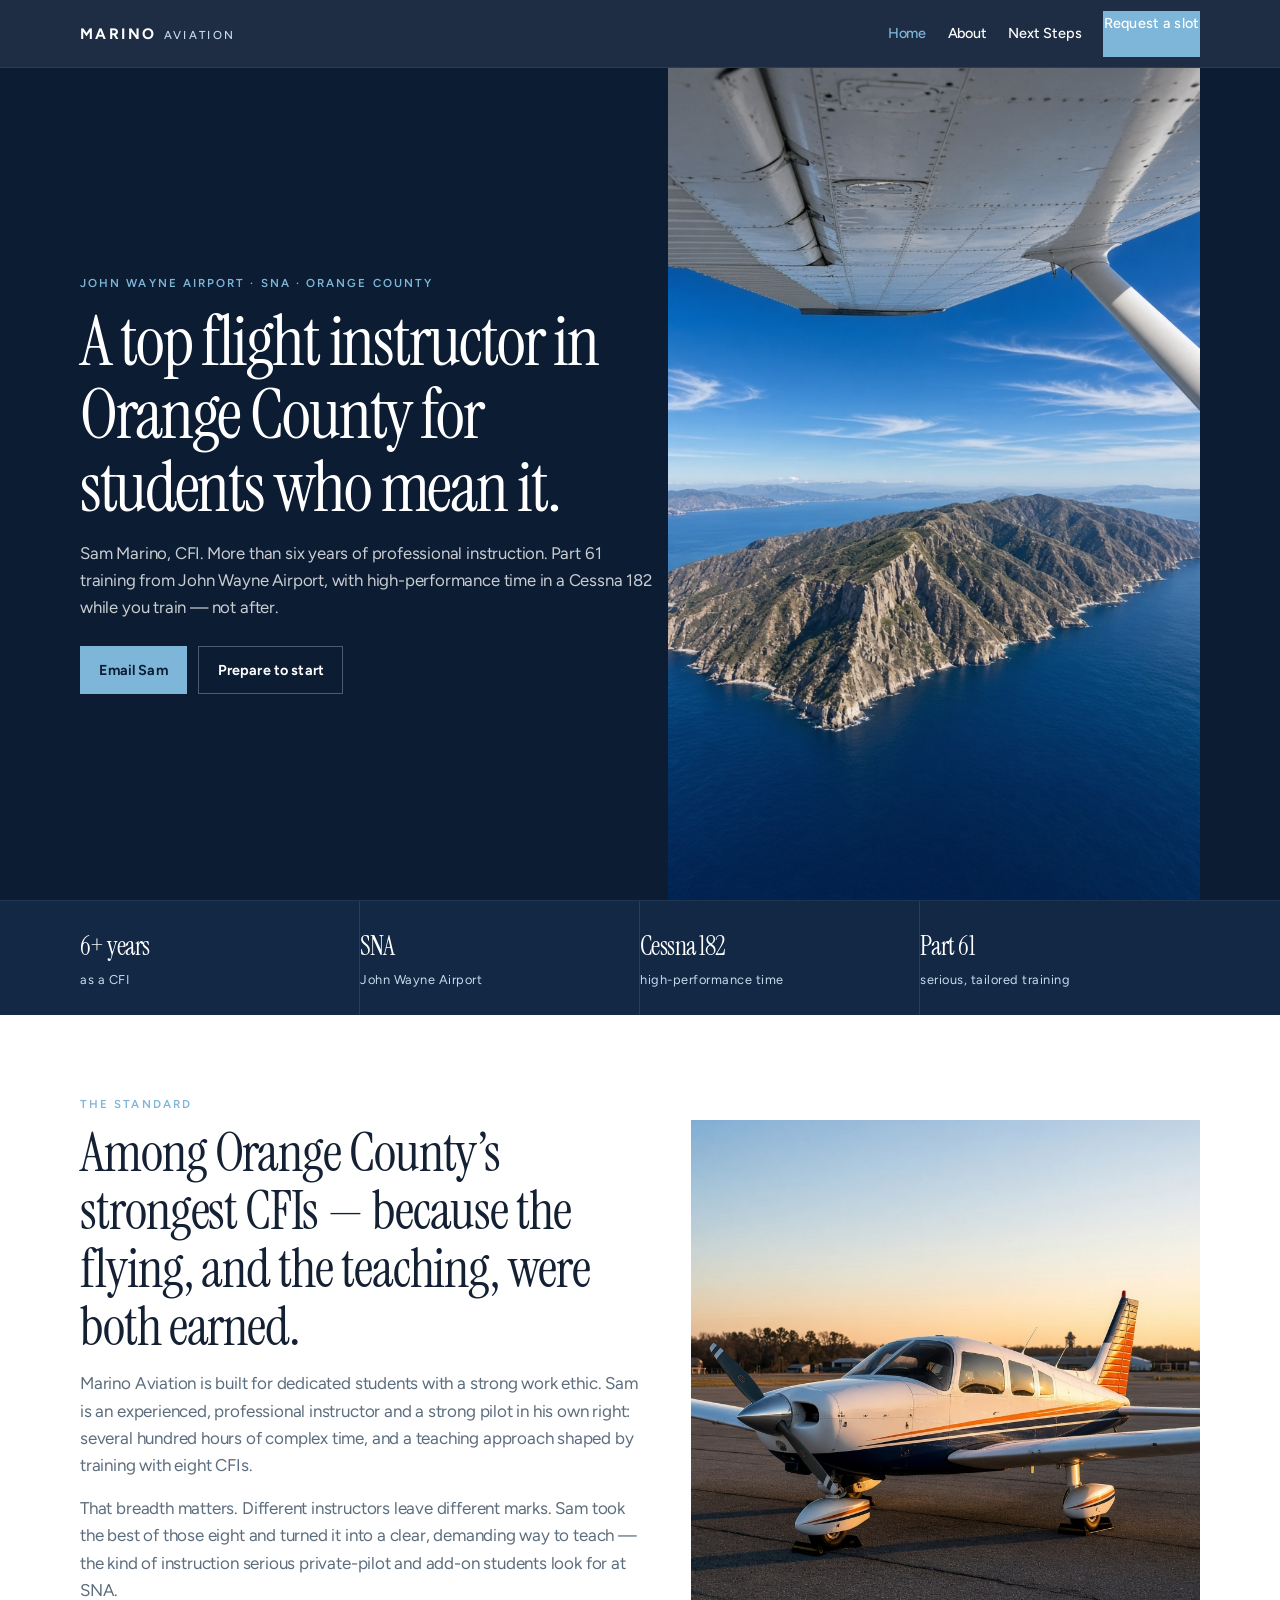
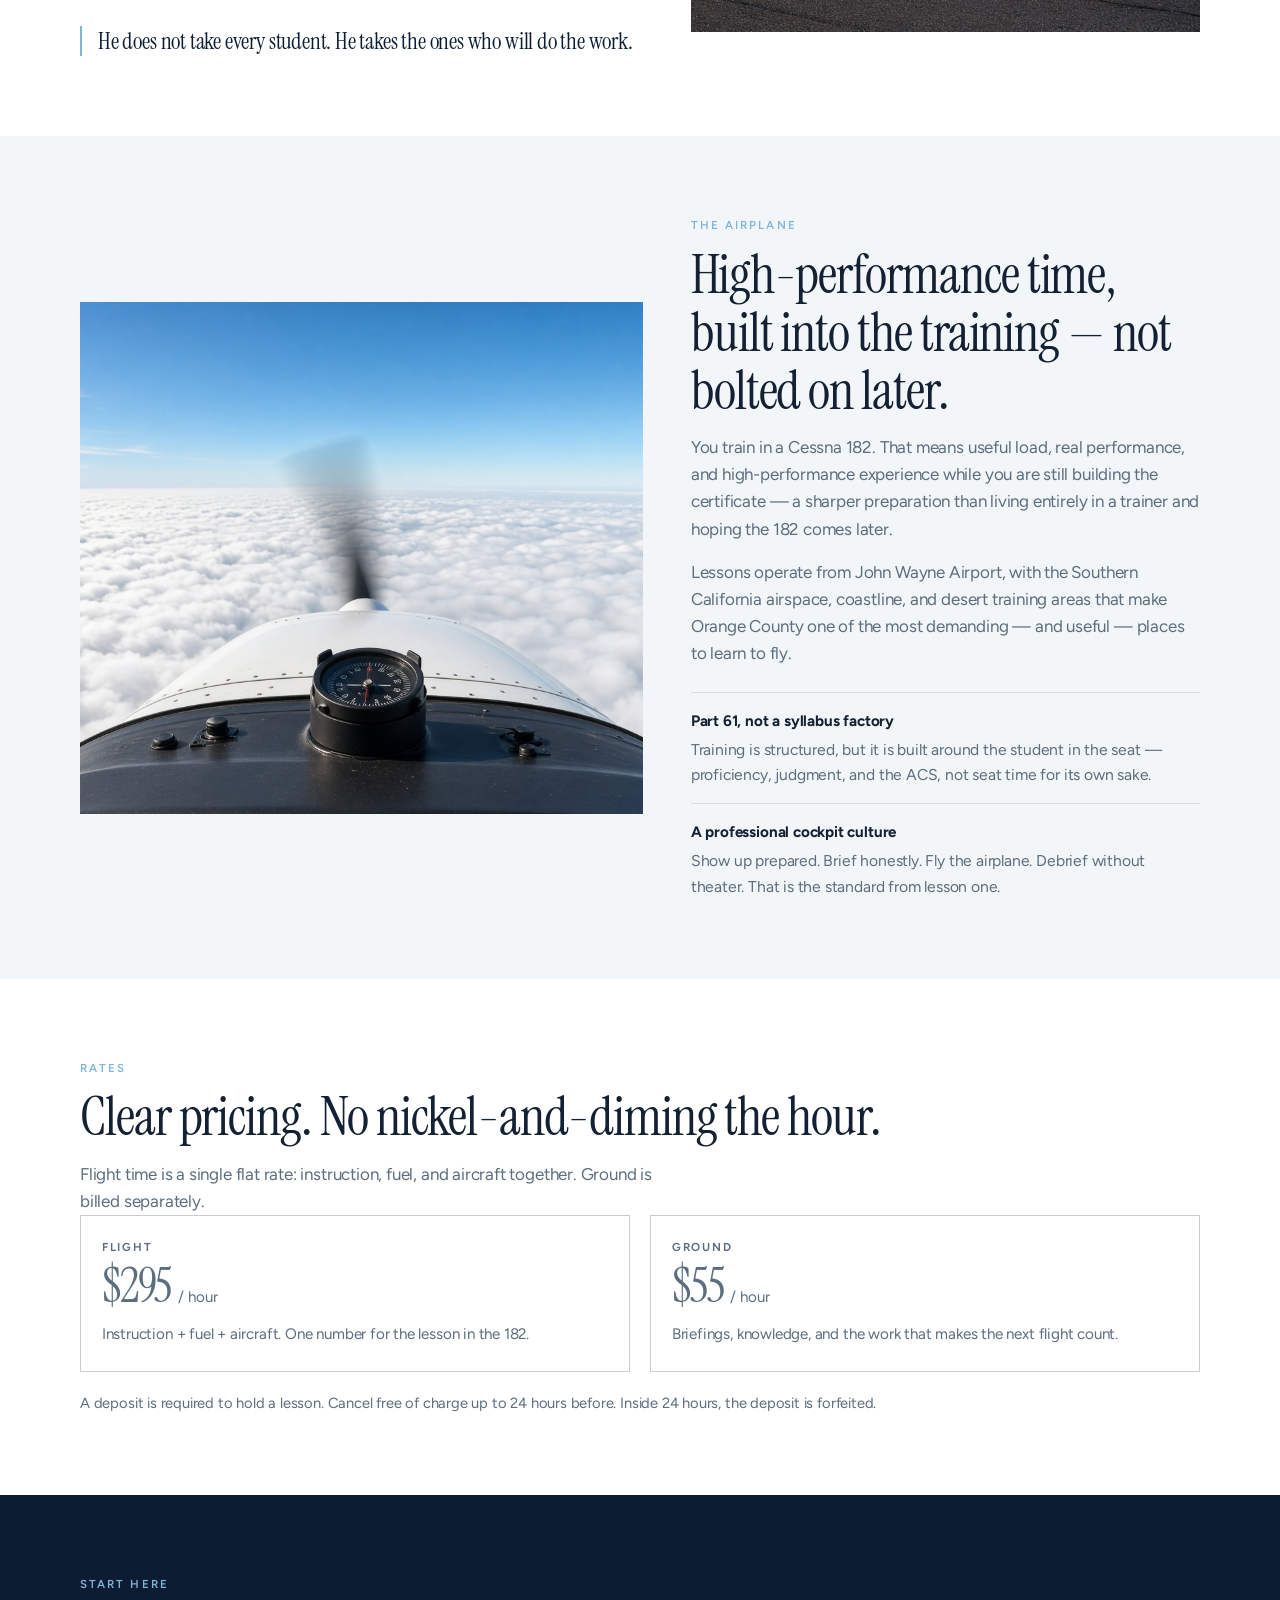
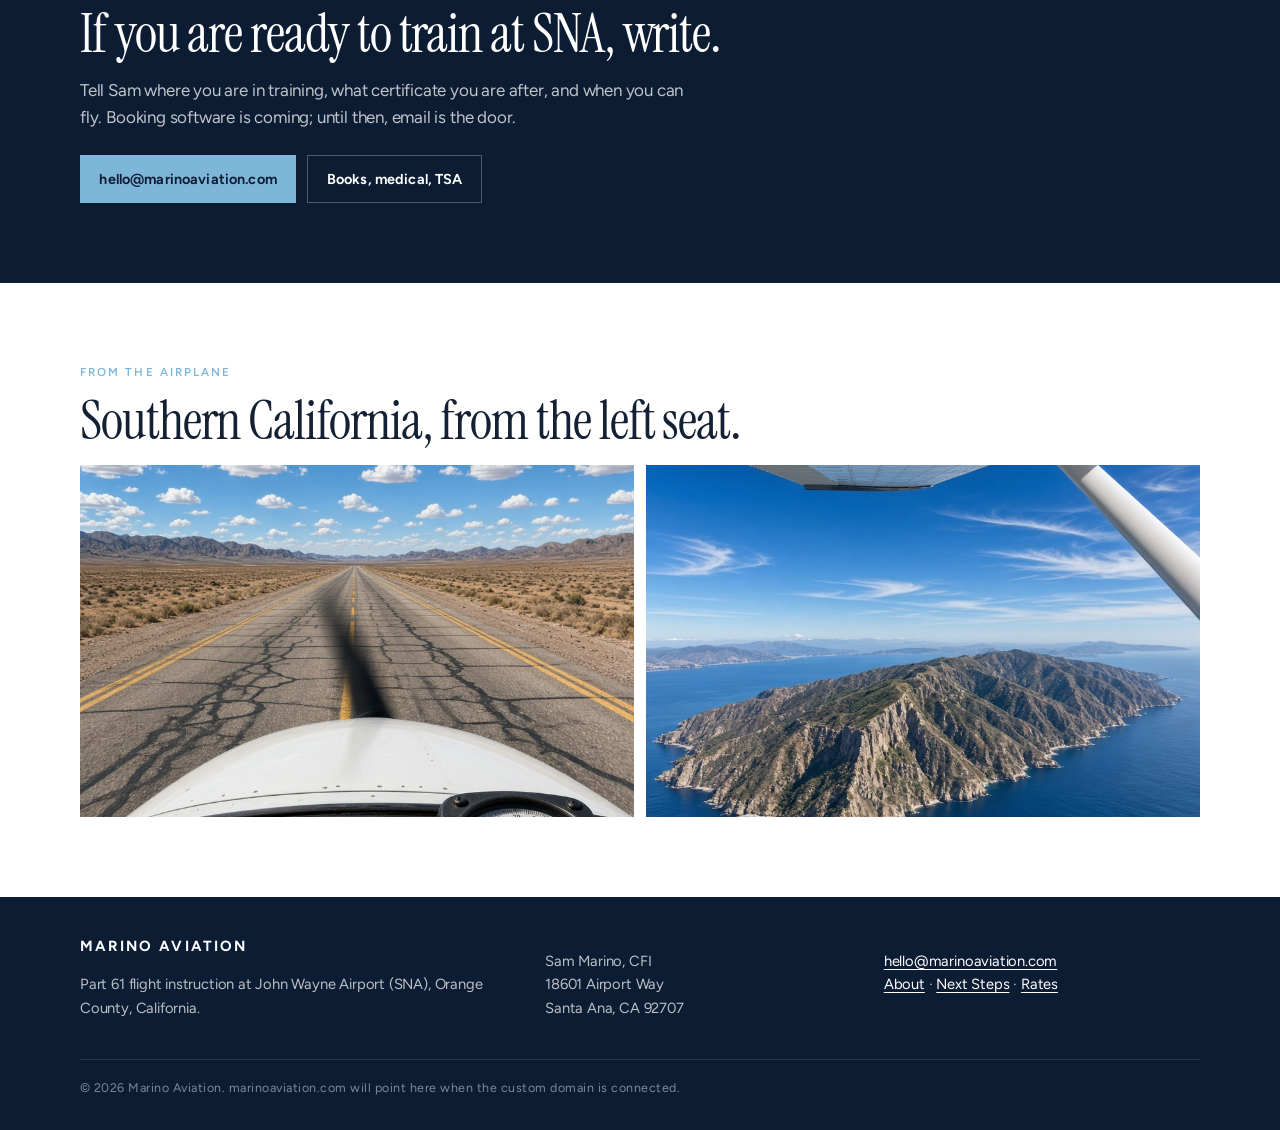
==== index.html @ fa1a1fd5 "Add Marino Aviation static site and GitHub Pages deploy. Hand-crafted HTML/CSS site for Part 61 trai" ====
<!DOCTYPE html>
<html lang="en">
<head>
  <meta charset="utf-8">
  <meta name="viewport" content="width=device-width, initial-scale=1">
  <title>Flight Instructor Orange County | Sam Marino CFI at John Wayne Airport (SNA)</title>
  <meta name="description" content="Train with Sam Marino, an experienced Part 61 CFI at John Wayne Airport (SNA). Six-plus years of instruction, high-performance Cessna 182 time, and a top choice for serious Orange County flight students.">
  <link rel="canonical" href="https://coastbeekeeper-afk.github.io/marino-aviation/">
  <link rel="icon" href="images/favicon.svg" type="image/svg+xml">
  <meta name="theme-color" content="#0b1c33">
  <meta name="robots" content="index,follow">
  <meta property="og:type" content="website">
  <meta property="og:site_name" content="Marino Aviation">
  <meta property="og:title" content="Flight Instructor Orange County | Sam Marino CFI at SNA">
  <meta property="og:description" content="Part 61 flight training at John Wayne Airport with an experienced CFI. Six-plus years of instruction and high-performance Cessna 182 time.">
  <meta property="og:url" content="https://coastbeekeeper-afk.github.io/marino-aviation/">
  <meta property="og:image" content="https://coastbeekeeper-afk.github.io/marino-aviation/images/og-image.jpg">
  <meta property="og:image:alt" content="Aerial view of a Southern California island from a high-wing training aircraft over the Pacific.">
  <meta property="og:locale" content="en_US">
  <meta name="twitter:card" content="summary_large_image">
  <meta name="twitter:title" content="Flight Instructor Orange County | Sam Marino CFI at SNA">
  <meta name="twitter:description" content="Part 61 flight training at John Wayne Airport with an experienced CFI. Six-plus years of instruction and high-performance Cessna 182 time.">
  <meta name="twitter:image" content="https://coastbeekeeper-afk.github.io/marino-aviation/images/og-image.jpg">
  <link rel="preconnect" href="https://fonts.googleapis.com">
  <link rel="preconnect" href="https://fonts.gstatic.com" crossorigin>
  <link href="https://fonts.googleapis.com/css2?family=Figtree:wght@400;500;600;700&family=Instrument+Serif:ital@0;1&display=swap" rel="stylesheet">
  <link rel="stylesheet" href="css/styles.css">
  <script type="application/ld+json">
  {
    "@context": "https://schema.org",
    "@graph": [
      {
        "@type": ["LocalBusiness", "FlightSchool"],
        "@id": "https://coastbeekeeper-afk.github.io/marino-aviation/#school",
        "name": "Marino Aviation",
        "url": "https://coastbeekeeper-afk.github.io/marino-aviation/",
        "email": "hello@marinoaviation.com",
        "image": "https://coastbeekeeper-afk.github.io/marino-aviation/images/og-image.jpg",
        "logo": "https://coastbeekeeper-afk.github.io/marino-aviation/images/favicon.svg",
        "description": "Part 61 flight training at John Wayne Airport (SNA) with Sam Marino, CFI — an experienced Orange County flight instructor with more than six years of instruction and high-performance Cessna 182 time.",
        "priceRange": "$$",
        "currenciesAccepted": "USD",
        "address": {
          "@type": "PostalAddress",
          "streetAddress": "John Wayne Airport, 18601 Airport Way",
          "addressLocality": "Santa Ana",
          "addressRegion": "CA",
          "postalCode": "92707",
          "addressCountry": "US"
        },
        "geo": {
          "@type": "GeoCoordinates",
          "latitude": 33.6757,
          "longitude": -117.8682
        },
        "areaServed": [
          {"@type": "AdministrativeArea", "name": "Orange County"},
          {"@type": "City", "name": "Santa Ana"},
          {"@type": "City", "name": "Irvine"},
          {"@type": "City", "name": "Newport Beach"},
          {"@type": "City", "name": "Costa Mesa"},
          {"@type": "Airport", "name": "John Wayne Airport", "iataCode": "SNA"}
        ],
        "employee": {
          "@type": "Person",
          "name": "Sam Marino",
          "jobTitle": "Certified Flight Instructor",
          "hasCredential": "CFI"
        },
        "makesOffer": [
          {
            "@type": "Offer",
            "name": "Flight instruction",
            "description": "Instruction, fuel, and aircraft at a flat hourly rate.",
            "price": "295.00",
            "priceCurrency": "USD"
          },
          {
            "@type": "Offer",
            "name": "Ground instruction",
            "price": "55.00",
            "priceCurrency": "USD"
          }
        ]
      },
      {
        "@type": "WebSite",
        "@id": "https://coastbeekeeper-afk.github.io/marino-aviation/#website",
        "url": "https://coastbeekeeper-afk.github.io/marino-aviation/",
        "name": "Marino Aviation",
        "publisher": {"@id": "https://coastbeekeeper-afk.github.io/marino-aviation/#school"}
      },
      {
        "@type": "WebPage",
        "@id": "https://coastbeekeeper-afk.github.io/marino-aviation/#webpage",
        "url": "https://coastbeekeeper-afk.github.io/marino-aviation/",
        "name": "Flight Instructor Orange County | Sam Marino CFI at John Wayne Airport (SNA)",
        "isPartOf": {"@id": "https://coastbeekeeper-afk.github.io/marino-aviation/#website"},
        "about": {"@id": "https://coastbeekeeper-afk.github.io/marino-aviation/#school"},
        "inLanguage": "en-US"
      }
    ]
  }
  </script>
</head>
<body>
  <a class="skip" href="#main">Skip to content</a>
  <header class="site-header">
    <div class="wrap header-inner">
      <a class="wordmark" href="index.html">
        <strong>MARINO</strong>
        <span>Aviation</span>
      </a>
      <button class="nav-toggle" type="button" data-nav-toggle aria-expanded="false" aria-controls="site-nav" aria-label="Open menu">
        <span></span><span></span><span></span>
      </button>
      <nav class="site-nav" id="site-nav" data-nav>
        <ul>
          <li><a href="index.html" aria-current="page">Home</a></li>
          <li><a href="about.html">About</a></li>
          <li><a href="next-steps.html">Next Steps</a></li>
          <li><a class="btn" href="mailto:hello@marinoaviation.com?subject=Flight%20training%20inquiry">Request a slot</a></li>
        </ul>
      </nav>
    </div>
  </header>

  <main id="main">
    <section class="hero">
      <div class="wrap hero-grid">
        <div class="hero-copy">
          <p class="eyebrow">John Wayne Airport · SNA · Orange County</p>
          <h1>A top flight instructor in Orange County for students who mean it.</h1>
          <p class="intro">Sam Marino, CFI. More than six years of professional instruction. Part 61 training from John Wayne Airport, with high-performance time in a Cessna 182 while you train — not after.</p>
          <div class="hero-actions">
            <a class="btn" href="mailto:hello@marinoaviation.com?subject=Flight%20training%20inquiry">Email Sam</a>
            <a class="btn btn-ghost" href="next-steps.html">Prepare to start</a>
          </div>
        </div>
        <div class="hero-photo">
          <img src="images/wing-island.jpg" width="864" height="1152" alt="Aerial view of a rugged Pacific island photographed from under the white wing of a Cessna 182 during Southern California flight training.">
        </div>
      </div>
    </section>

    <section class="stats" aria-label="At a glance">
      <div class="wrap stats-grid">
        <div class="stat"><b>6+ years</b><span>as a CFI</span></div>
        <div class="stat"><b>SNA</b><span>John Wayne Airport</span></div>
        <div class="stat"><b>Cessna 182</b><span>high-performance time</span></div>
        <div class="stat"><b>Part 61</b><span>serious, tailored training</span></div>
      </div>
    </section>

    <section class="section">
      <div class="wrap section-split">
        <div>
          <p class="eyebrow">The standard</p>
          <h2 class="section-title">Among Orange County’s strongest CFIs — because the flying, and the teaching, were both earned.</h2>
          <div class="prose">
            <p>Marino Aviation is built for dedicated students with a strong work ethic. Sam is an experienced, professional instructor and a strong pilot in his own right: several hundred hours of complex time, and a teaching approach shaped by training with eight CFIs.</p>
            <p>That breadth matters. Different instructors leave different marks. Sam took the best of those eight and turned it into a clear, demanding way to teach — the kind of instruction serious private-pilot and add-on students look for at SNA.</p>
          </div>
          <blockquote class="pull">He does not take every student. He takes the ones who will do the work.</blockquote>
        </div>
        <img src="images/ramp-golden-hour.jpg" width="864" height="1152" alt="White single-engine training aircraft with navy and orange stripes parked on an airport ramp at golden hour.">
      </div>
    </section>

    <section class="section band">
      <div class="wrap section-split">
        <img src="images/above-clouds.jpg" width="864" height="1152" alt="Cockpit view over a Cessna nose and magnetic compass while flying on top of a solid white cloud layer under a clear blue sky.">
        <div>
          <p class="eyebrow">The airplane</p>
          <h2 class="section-title">High-performance time, built into the training — not bolted on later.</h2>
          <div class="prose">
            <p>You train in a Cessna 182. That means useful load, real performance, and high-performance experience while you are still building the certificate — a sharper preparation than living entirely in a trainer and hoping the 182 comes later.</p>
            <p>Lessons operate from John Wayne Airport, with the Southern California airspace, coastline, and desert training areas that make Orange County one of the most demanding — and useful — places to learn to fly.</p>
          </div>
          <ul class="feature-list">
            <li>
              <strong>Part 61, not a syllabus factory</strong>
              <p>Training is structured, but it is built around the student in the seat — proficiency, judgment, and the ACS, not seat time for its own sake.</p>
            </li>
            <li>
              <strong>A professional cockpit culture</strong>
              <p>Show up prepared. Brief honestly. Fly the airplane. Debrief without theater. That is the standard from lesson one.</p>
            </li>
          </ul>
        </div>
      </div>
    </section>

    <section class="section" id="rates">
      <div class="wrap">
        <p class="eyebrow">Rates</p>
        <h2 class="section-title">Clear pricing. No nickel-and-diming the hour.</h2>
        <p class="lede">Flight time is a single flat rate: instruction, fuel, and aircraft together. Ground is billed separately.</p>
        <div class="rates">
          <article class="rate-card">
            <p class="label">Flight</p>
            <p class="price">$295 <small>/ hour</small></p>
            <p>Instruction + fuel + aircraft. One number for the lesson in the 182.</p>
          </article>
          <article class="rate-card">
            <p class="label">Ground</p>
            <p class="price">$55 <small>/ hour</small></p>
            <p>Briefings, knowledge, and the work that makes the next flight count.</p>
          </article>
        </div>
        <p class="note">A deposit is required to hold a lesson. Cancel free of charge up to 24 hours before. Inside 24 hours, the deposit is forfeited.</p>
      </div>
    </section>

    <section class="section band-navy">
      <div class="wrap">
        <p class="eyebrow">Start here</p>
        <h2 class="section-title">If you are ready to train at SNA, write.</h2>
        <p class="lede">Tell Sam where you are in training, what certificate you are after, and when you can fly. Booking software is coming; until then, email is the door.</p>
        <div class="cta-row">
          <a class="btn" href="mailto:hello@marinoaviation.com?subject=Flight%20training%20inquiry">hello@marinoaviation.com</a>
          <a class="btn btn-ghost" href="next-steps.html">Books, medical, TSA</a>
        </div>
      </div>
    </section>

    <section class="section">
      <div class="wrap">
        <p class="eyebrow">From the airplane</p>
        <h2 class="section-title">Southern California, from the left seat.</h2>
        <div class="gallery">
          <img src="images/runway-lineup.jpg" width="864" height="1152" alt="Pilot’s view over the white nose of a training airplane lined up on a weathered desert runway under a blue sky with scattered cumulus clouds.">
          <img src="images/wing-island.jpg" width="864" height="1152" alt="White Cessna wing strut and riveted wing in the foreground above a mountainous island surrounded by deep blue Pacific water.">
        </div>
      </div>
    </section>
  </main>

  <footer class="site-footer">
    <div class="wrap footer-grid">
      <div>
        <strong style="color:#fff;letter-spacing:0.14em;">MARINO AVIATION</strong>
        <p>Part 61 flight instruction at John Wayne Airport (SNA), Orange County, California.</p>
      </div>
      <div>
        <p>Sam Marino, CFI<br>18601 Airport Way<br>Santa Ana, CA 92707</p>
      </div>
      <div>
        <p><a href="mailto:hello@marinoaviation.com">hello@marinoaviation.com</a><br>
        <a href="about.html">About</a> · <a href="next-steps.html">Next Steps</a> · <a href="index.html#rates">Rates</a></p>
      </div>
    </div>
    <div class="wrap">
      <p class="tiny">© 2026 Marino Aviation. marinoaviation.com will point here when the custom domain is connected.</p>
    </div>
  </footer>
  <script src="js/nav.js"></script>
</body>
</html>
---- css/styles.css ----
:root {
  --navy: #0b1c33;
  --navy-2: #122844;
  --navy-3: #1c3d5f;
  --ink: #142033;
  --paper: #f3f6f8;
  --white: #ffffff;
  --sky: #7eb6d9;
  --sky-soft: #c5dcec;
  --muted: #5c6d7e;
  --line: rgba(11, 28, 51, 0.12);
  --line-strong: rgba(11, 28, 51, 0.22);
  --header-h: 4.25rem;
  --wrap: 70rem;
  --font-sans: "Figtree", "Helvetica Neue", Helvetica, Arial, sans-serif;
  --font-serif: "Instrument Serif", Georgia, "Times New Roman", serif;
  --ease: cubic-bezier(0.22, 1, 0.36, 1);
}

*,
*::before,
*::after {
  box-sizing: border-box;
}

html {
  scroll-behavior: smooth;
}

body {
  margin: 0;
  color: var(--ink);
  background: var(--white);
  font-family: var(--font-sans);
  font-size: 1.0625rem;
  line-height: 1.6;
  letter-spacing: -0.011em;
  text-rendering: optimizeLegibility;
  -webkit-font-smoothing: antialiased;
}

img {
  max-width: 100%;
  height: auto;
  display: block;
}

a {
  color: inherit;
}

:focus-visible {
  outline: 2px solid var(--sky);
  outline-offset: 3px;
}

.skip {
  position: absolute;
  left: 0.75rem;
  top: -3rem;
  z-index: 100;
  background: var(--white);
  color: var(--navy);
  padding: 0.5rem 0.8rem;
  font-size: 0.875rem;
}

.skip:focus {
  top: 0.75rem;
}

.wrap {
  width: min(100% - 2rem, var(--wrap));
  margin-inline: auto;
}

.eyebrow {
  margin: 0 0 0.75rem;
  font-size: 0.72rem;
  font-weight: 600;
  letter-spacing: 0.18em;
  text-transform: uppercase;
  color: var(--sky);
}

.section-title {
  margin: 0 0 0.85rem;
  font-family: var(--font-serif);
  font-size: clamp(2rem, 4.4vw, 3.35rem);
  font-weight: 400;
  line-height: 1.08;
  letter-spacing: -0.02em;
}

.lede {
  margin: 0;
  max-width: 38rem;
  color: var(--muted);
  font-size: 1.0625rem;
}

.site-header {
  position: sticky;
  top: 0;
  z-index: 50;
  height: var(--header-h);
  background: rgba(11, 28, 51, 0.92);
  backdrop-filter: blur(14px);
  border-bottom: 1px solid rgba(255, 255, 255, 0.08);
}

.header-inner {
  display: flex;
  align-items: center;
  justify-content: space-between;
  height: var(--header-h);
  gap: 1rem;
}

.wordmark {
  display: flex;
  align-items: baseline;
  gap: 0.45rem;
  color: var(--white);
  text-decoration: none;
}

.wordmark strong {
  font-size: 0.95rem;
  font-weight: 700;
  letter-spacing: 0.16em;
}

.wordmark span {
  font-size: 0.72rem;
  font-weight: 500;
  letter-spacing: 0.2em;
  text-transform: uppercase;
  color: var(--sky-soft);
}

.nav-toggle {
  display: flex;
  flex-direction: column;
  justify-content: center;
  gap: 5px;
  width: 2.75rem;
  height: 2.75rem;
  padding: 0;
  border: 1px solid rgba(255, 255, 255, 0.18);
  background: transparent;
  cursor: pointer;
}

.nav-toggle span {
  display: block;
  width: 1.05rem;
  height: 1.5px;
  margin-inline: auto;
  background: var(--white);
}

.site-nav {
  position: absolute;
  left: 0;
  right: 0;
  top: var(--header-h);
  display: none;
  background: var(--navy);
  border-bottom: 1px solid rgba(255, 255, 255, 0.08);
  padding: 0.5rem 0 1.25rem;
}

.site-nav.is-open {
  display: block;
}

.site-nav ul {
  list-style: none;
  margin: 0 auto;
  padding: 0;
  width: min(100% - 2rem, var(--wrap));
  display: flex;
  flex-direction: column;
  gap: 0.15rem;
}

.site-nav a {
  display: block;
  padding: 0.7rem 0;
  color: var(--white);
  text-decoration: none;
  font-size: 1rem;
  font-weight: 500;
}

.site-nav a[aria-current="page"] {
  color: var(--sky);
}

.site-nav .btn {
  margin-top: 0.5rem;
  width: fit-content;
}

.btn {
  display: inline-flex;
  align-items: center;
  justify-content: center;
  min-height: 2.85rem;
  padding: 0.7rem 1.15rem;
  background: var(--sky);
  color: var(--navy);
  text-decoration: none;
  font-size: 0.9rem;
  font-weight: 650;
  letter-spacing: 0.01em;
  border: 1px solid transparent;
  transition: background 0.2s var(--ease), transform 0.2s var(--ease);
}

.btn:hover {
  background: var(--sky-soft);
}

.btn-ghost {
  background: transparent;
  color: var(--white);
  border-color: rgba(255, 255, 255, 0.28);
}

.btn-ghost:hover {
  background: rgba(255, 255, 255, 0.08);
}

.btn-navy {
  background: var(--navy);
  color: var(--white);
}

.btn-navy:hover {
  background: var(--navy-2);
}

.hero {
  background: var(--navy);
  color: var(--white);
}

.hero-grid {
  display: grid;
}

.hero-copy {
  padding: 2.4rem 0 2.6rem;
}

.hero h1 {
  margin: 0 0 1rem;
  font-family: var(--font-serif);
  font-size: clamp(2.35rem, 8vw, 4.4rem);
  font-weight: 400;
  line-height: 1.04;
  letter-spacing: -0.03em;
}

.hero .intro {
  margin: 0 0 1.6rem;
  max-width: 36rem;
  color: rgba(255, 255, 255, 0.78);
  font-size: 1.05rem;
}

.hero-actions {
  display: flex;
  flex-wrap: wrap;
  gap: 0.7rem;
}

.hero-photo {
  min-height: 26rem;
  overflow: hidden;
}

.hero-photo img {
  width: 100%;
  height: 100%;
  min-height: 26rem;
  object-fit: cover;
  object-position: center 30%;
}

.stats {
  background: var(--navy-2);
  color: var(--white);
  border-top: 1px solid rgba(255, 255, 255, 0.06);
}

.stats-grid {
  display: grid;
  grid-template-columns: 1fr 1fr;
  gap: 0;
}

.stat {
  padding: 1.25rem 0;
  border-bottom: 1px solid rgba(255, 255, 255, 0.08);
}

.stat:nth-child(odd) {
  padding-right: 1rem;
  border-right: 1px solid rgba(255, 255, 255, 0.08);
}

.stat:nth-child(even) {
  padding-left: 1rem;
}

.stat:nth-last-child(-n + 2) {
  border-bottom: 0;
}

.stat b {
  display: block;
  font-family: var(--font-serif);
  font-size: 1.65rem;
  font-weight: 400;
  letter-spacing: -0.02em;
}

.stat span {
  display: block;
  margin-top: 0.2rem;
  color: var(--sky-soft);
  font-size: 0.8rem;
  letter-spacing: 0.04em;
}

.section {
  padding: 3.6rem 0;
}

.section-split {
  display: grid;
  gap: 1.75rem;
}

.section-split img {
  width: 100%;
  height: 22rem;
  object-fit: cover;
}

.prose p {
  margin: 0 0 1rem;
  color: var(--muted);
}

.prose p:last-child {
  margin-bottom: 0;
}

.pull {
  margin: 1.4rem 0 0;
  padding-left: 1rem;
  border-left: 2px solid var(--sky);
  font-family: var(--font-serif);
  font-size: 1.45rem;
  line-height: 1.3;
  color: var(--navy);
}

.band {
  background: var(--paper);
}

.band-navy {
  background: var(--navy);
  color: var(--white);
}

.band-navy .lede,
.band-navy .prose p {
  color: rgba(255, 255, 255, 0.74);
}

.feature-list {
  list-style: none;
  margin: 1.5rem 0 0;
  padding: 0;
  display: grid;
  gap: 1rem;
}

.feature-list li {
  padding: 1rem 0 0;
  border-top: 1px solid var(--line);
}

.feature-list strong {
  display: block;
  margin-bottom: 0.25rem;
  font-size: 0.95rem;
}

.feature-list p {
  margin: 0;
  color: var(--muted);
  font-size: 0.98rem;
}

.rates {
  display: grid;
  gap: 1rem;
}

.rate-card {
  padding: 1.4rem 1.3rem 1.5rem;
  background: var(--white);
  border: 1px solid var(--line-strong);
}

.rate-card .label {
  margin: 0 0 0.35rem;
  font-size: 0.72rem;
  font-weight: 650;
  letter-spacing: 0.16em;
  text-transform: uppercase;
  color: var(--muted);
}

.rate-card .price {
  margin: 0;
  font-family: var(--font-serif);
  font-size: 3rem;
  line-height: 1;
  letter-spacing: -0.03em;
}

.rate-card .price small {
  font-family: var(--font-sans);
  font-size: 0.95rem;
  letter-spacing: 0;
  color: var(--muted);
}

.rate-card p {
  margin: 0.75rem 0 0;
  color: var(--muted);
  font-size: 0.95rem;
}

.note {
  margin: 1.25rem 0 0;
  color: var(--muted);
  font-size: 0.92rem;
}

.cta-row {
  display: flex;
  flex-wrap: wrap;
  gap: 0.7rem;
  margin-top: 1.5rem;
}

.gallery {
  display: grid;
  gap: 0.7rem;
}

.gallery img {
  width: 100%;
  height: 16rem;
  object-fit: cover;
}

.page-hero {
  background: var(--navy);
  color: var(--white);
  padding: 3rem 0 2.7rem;
}

.page-hero h1 {
  margin: 0;
  max-width: 18ch;
  font-family: var(--font-serif);
  font-size: clamp(2.2rem, 6vw, 3.6rem);
  font-weight: 400;
  line-height: 1.06;
  letter-spacing: -0.03em;
}

.page-hero p {
  margin: 0.9rem 0 0;
  max-width: 38rem;
  color: rgba(255, 255, 255, 0.76);
}

.checklist {
  display: grid;
  gap: 1rem;
}

.card {
  padding: 1.3rem 1.2rem 1.35rem;
  border: 1px solid var(--line-strong);
  background: var(--white);
}

.card h2,
.card h3 {
  margin: 0 0 0.45rem;
  font-size: 1.15rem;
}

.card p,
.card li {
  color: var(--muted);
}

.card ul {
  margin: 0.4rem 0 0;
  padding-left: 1.1rem;
}

.card a {
  color: var(--navy-3);
  text-underline-offset: 0.18em;
}

.card a:hover {
  color: var(--navy);
}

.book-list {
  display: grid;
  gap: 0.75rem;
}

.book {
  display: grid;
  gap: 0.2rem;
  padding: 1rem 0;
  border-top: 1px solid var(--line);
}

.book:last-child {
  border-bottom: 1px solid var(--line);
}

.book span {
  font-size: 0.72rem;
  font-weight: 650;
  letter-spacing: 0.14em;
  text-transform: uppercase;
  color: var(--sky);
}

.video-grid {
  display: grid;
  gap: 0.85rem;
}

.video-ph {
  min-height: 12.5rem;
  display: grid;
  place-items: center;
  padding: 1.5rem;
  background:
    linear-gradient(180deg, rgba(11, 28, 51, 0.28), rgba(11, 28, 51, 0.55)),
    var(--navy-2);
  color: var(--white);
  text-align: center;
}

.video-ph strong {
  display: block;
  font-family: var(--font-serif);
  font-size: 1.35rem;
  font-weight: 400;
}

.video-ph span {
  display: block;
  margin-top: 0.3rem;
  color: var(--sky-soft);
  font-size: 0.85rem;
  letter-spacing: 0.08em;
  text-transform: uppercase;
}

.site-footer {
  background: var(--navy);
  color: rgba(255, 255, 255, 0.72);
  padding: 2.4rem 0 2rem;
  font-size: 0.92rem;
}

.footer-grid {
  display: grid;
  gap: 1.4rem;
}

.site-footer a {
  color: var(--white);
  text-underline-offset: 0.18em;
}

.site-footer .tiny {
  margin: 1.5rem 0 0;
  padding-top: 1.1rem;
  border-top: 1px solid rgba(255, 255, 255, 0.1);
  color: rgba(255, 255, 255, 0.48);
  font-size: 0.78rem;
  letter-spacing: 0.04em;
}

.not-found {
  min-height: calc(100svh - var(--header-h));
  display: grid;
  place-items: center;
  padding: 3rem 1rem;
  background: var(--navy);
  color: var(--white);
  text-align: center;
}

.not-found h1 {
  margin: 0 0 0.6rem;
  font-family: var(--font-serif);
  font-size: clamp(2.5rem, 8vw, 4.5rem);
  font-weight: 400;
}

@media (min-width: 760px) {
  .nav-toggle {
    display: none;
  }

  .site-nav {
    position: static;
    display: block;
    background: transparent;
    border: 0;
    padding: 0;
  }

  .site-nav ul {
    width: auto;
    flex-direction: row;
    align-items: center;
    gap: 1.35rem;
  }

  .site-nav a {
    padding: 0;
    font-size: 0.9rem;
  }

  .site-nav .btn {
    margin-top: 0;
  }

  .hero-grid {
    grid-template-columns: 1.05fr 0.95fr;
    min-height: calc(100svh - var(--header-h));
  }

  .hero-copy {
    display: flex;
    flex-direction: column;
    justify-content: center;
    padding: 3.5rem 0;
  }

  .hero-photo,
  .hero-photo img {
    min-height: 100%;
  }

  .stats-grid {
    grid-template-columns: repeat(4, 1fr);
  }

  .stat,
  .stat:nth-child(odd),
  .stat:nth-child(even),
  .stat:nth-last-child(-n + 2) {
    padding: 1.5rem 1.2rem 1.5rem 0;
    border: 0;
    border-right: 1px solid rgba(255, 255, 255, 0.1);
  }

  .stat:last-child {
    border-right: 0;
  }

  .section {
    padding: 5rem 0;
  }

  .section-split {
    grid-template-columns: 1.05fr 0.95fr;
    gap: 3rem;
    align-items: center;
  }

  .section-split img {
    height: 32rem;
  }

  .rates {
    grid-template-columns: 1fr 1fr;
    gap: 1.25rem;
  }

  .gallery {
    grid-template-columns: 1fr 1fr;
  }

  .gallery img {
    height: 22rem;
  }

  .checklist {
    grid-template-columns: 1fr 1fr;
  }

  .video-grid {
    grid-template-columns: repeat(3, 1fr);
  }

  .footer-grid {
    grid-template-columns: 1.4fr 1fr 1fr;
  }
}

@media (prefers-reduced-motion: reduce) {
  html {
    scroll-behavior: auto;
  }

  *,
  *::before,
  *::after {
    transition: none !important;
  }
}
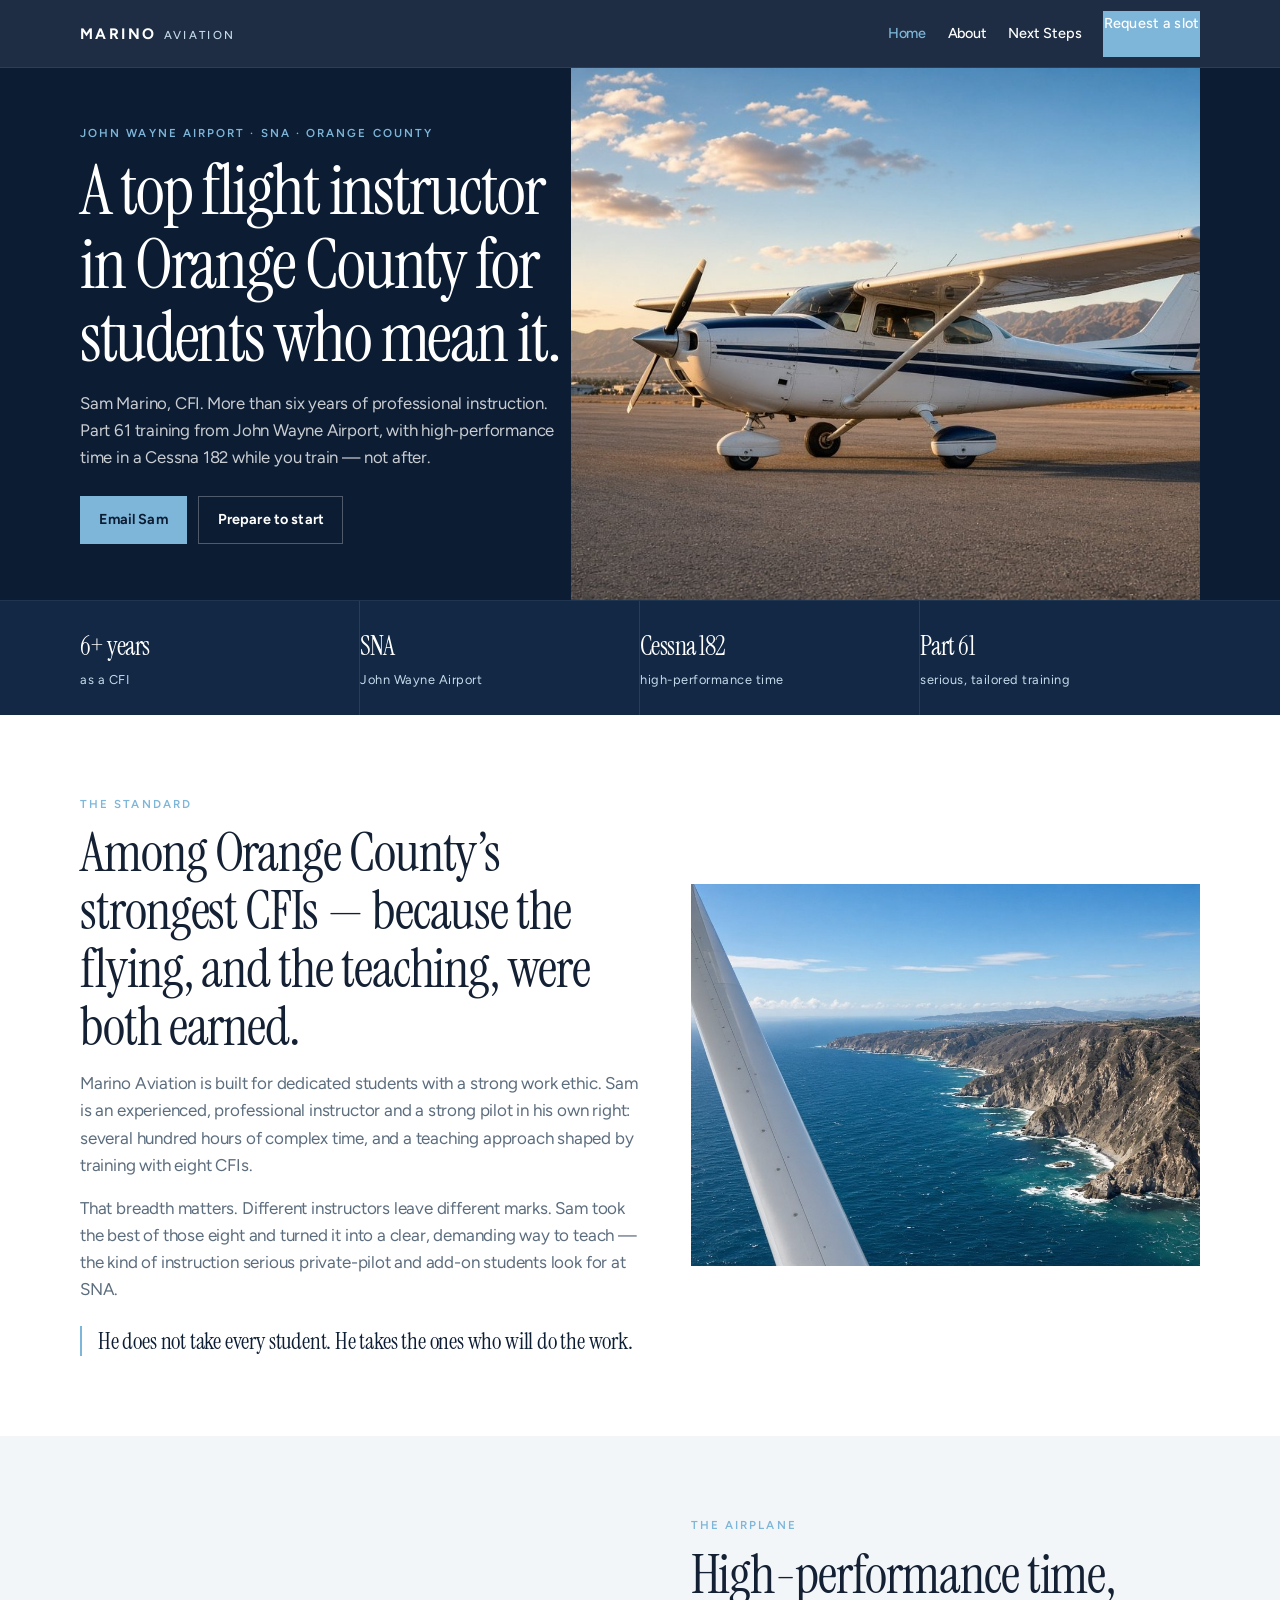
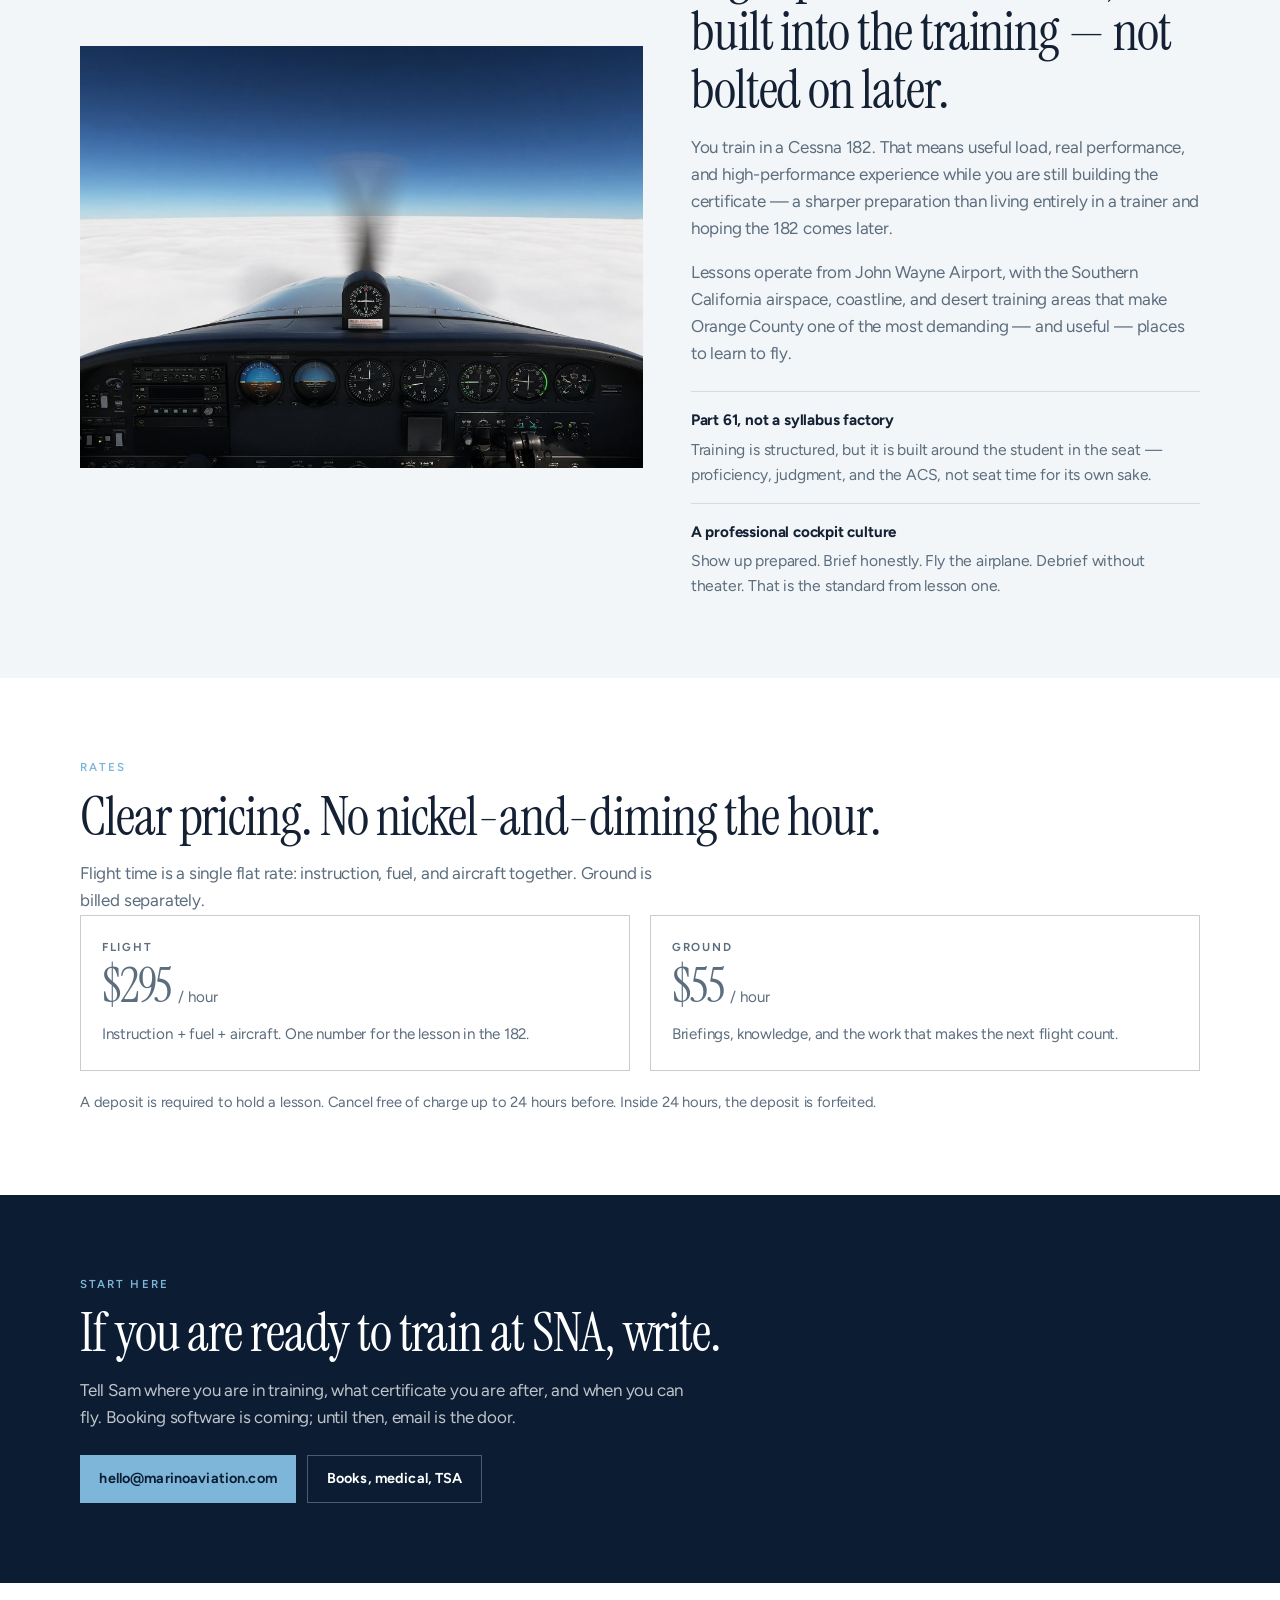
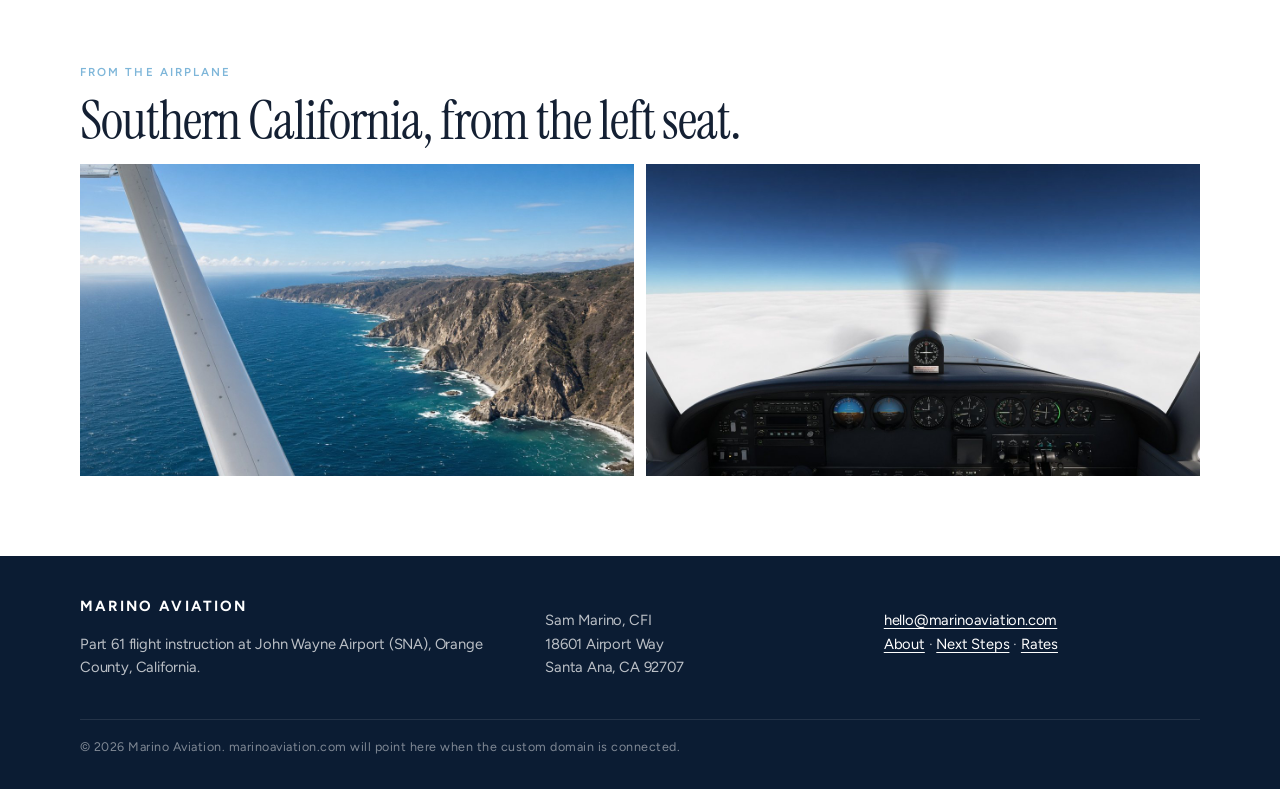
==== commit 866ffd6b: "Add Cessna 182, coast, and cockpit stills to the home hero. Web-compress the new aviation frames and" ====
--- a/index.html
+++ b/index.html
@@ -15,7 +15,7 @@
   <meta property="og:description" content="Part 61 flight training at John Wayne Airport with an experienced CFI. Six-plus years of instruction and high-performance Cessna 182 time.">
   <meta property="og:url" content="https://coastbeekeeper-afk.github.io/marino-aviation/">
   <meta property="og:image" content="https://coastbeekeeper-afk.github.io/marino-aviation/images/og-image.jpg">
-  <meta property="og:image:alt" content="Aerial view of a Southern California island from a high-wing training aircraft over the Pacific.">
+  <meta property="og:image:alt" content="White and navy Cessna 182 on the tarmac at golden hour, used for Part 61 training at John Wayne Airport.">
   <meta property="og:locale" content="en_US">
   <meta name="twitter:card" content="summary_large_image">
   <meta name="twitter:title" content="Flight Instructor Orange County | Sam Marino CFI at SNA">
@@ -138,7 +138,7 @@
           </div>
         </div>
         <div class="hero-photo">
-          <img src="images/wing-island.jpg" width="864" height="1152" alt="Aerial view of a rugged Pacific island photographed from under the white wing of a Cessna 182 during Southern California flight training.">
+          <img src="images/hero-182-tarmac.jpg" width="1280" height="720" alt="White and navy Cessna 182 parked on an airport tarmac at golden hour, with mountains on the horizon.">
         </div>
       </div>
     </section>
@@ -163,13 +163,13 @@
           </div>
           <blockquote class="pull">He does not take every student. He takes the ones who will do the work.</blockquote>
         </div>
-        <img src="images/ramp-golden-hour.jpg" width="864" height="1152" alt="White single-engine training aircraft with navy and orange stripes parked on an airport ramp at golden hour.">
+        <img src="images/wing-coast.jpg" width="1280" height="720" alt="View from a Cessna 182 of a white wing strut over a rugged Southern California coastline and deep blue Pacific water.">
       </div>
     </section>
 
     <section class="section band">
       <div class="wrap section-split">
-        <img src="images/above-clouds.jpg" width="864" height="1152" alt="Cockpit view over a Cessna nose and magnetic compass while flying on top of a solid white cloud layer under a clear blue sky.">
+        <img src="images/cockpit-clouds.jpg" width="1280" height="720" alt="Pilot’s view from a Cessna cockpit above a solid cloud layer, with analog flight instruments and a spinning propeller ahead.">
         <div>
           <p class="eyebrow">The airplane</p>
           <h2 class="section-title">High-performance time, built into the training — not bolted on later.</h2>
@@ -229,8 +229,8 @@
         <p class="eyebrow">From the airplane</p>
         <h2 class="section-title">Southern California, from the left seat.</h2>
         <div class="gallery">
-          <img src="images/runway-lineup.jpg" width="864" height="1152" alt="Pilot’s view over the white nose of a training airplane lined up on a weathered desert runway under a blue sky with scattered cumulus clouds.">
-          <img src="images/wing-island.jpg" width="864" height="1152" alt="White Cessna wing strut and riveted wing in the foreground above a mountainous island surrounded by deep blue Pacific water.">
+          <img src="images/wing-coast.jpg" width="1280" height="720" alt="Cessna wing strut in the foreground over steep coastal cliffs, turquoise shallows, and deep Pacific blue.">
+          <img src="images/cockpit-clouds.jpg" width="1280" height="720" alt="Cessna instrument panel and spinning propeller while flying on top of an unbroken white cloud deck.">
         </div>
       </div>
     </section>
--- a/css/styles.css
+++ b/css/styles.css
@@ -278,16 +278,15 @@
 }
 
 .hero-photo {
-  min-height: 26rem;
+  aspect-ratio: 16 / 9;
   overflow: hidden;
 }
 
 .hero-photo img {
   width: 100%;
   height: 100%;
-  min-height: 26rem;
   object-fit: cover;
-  object-position: center 30%;
+  object-position: 42% 50%;
 }
 
 .stats {
@@ -347,8 +346,10 @@
 
 .section-split img {
   width: 100%;
-  height: 22rem;
+  height: auto;
+  aspect-ratio: 16 / 9;
   object-fit: cover;
+  object-position: center;
 }
 
 .prose p {
@@ -470,7 +471,8 @@
 
 .gallery img {
   width: 100%;
-  height: 16rem;
+  height: auto;
+  aspect-ratio: 16 / 9;
   object-fit: cover;
 }
 
@@ -662,8 +664,8 @@
   }
 
   .hero-grid {
-    grid-template-columns: 1.05fr 0.95fr;
-    min-height: calc(100svh - var(--header-h));
+    grid-template-columns: 0.92fr 1.18fr;
+    align-items: stretch;
   }
 
   .hero-copy {
@@ -673,9 +675,15 @@
     padding: 3.5rem 0;
   }
 
-  .hero-photo,
+  .hero-photo {
+    aspect-ratio: auto;
+    min-height: 100%;
+  }
+
   .hero-photo img {
-    min-height: 100%;
+    height: 100%;
+    min-height: 22rem;
+    object-position: 40% 55%;
   }
 
   .stats-grid {
@@ -706,7 +714,8 @@
   }
 
   .section-split img {
-    height: 32rem;
+    height: auto;
+    aspect-ratio: 4 / 3;
   }
 
   .rates {
@@ -719,7 +728,8 @@
   }
 
   .gallery img {
-    height: 22rem;
+    height: auto;
+    aspect-ratio: 16 / 9;
   }
 
   .checklist {
